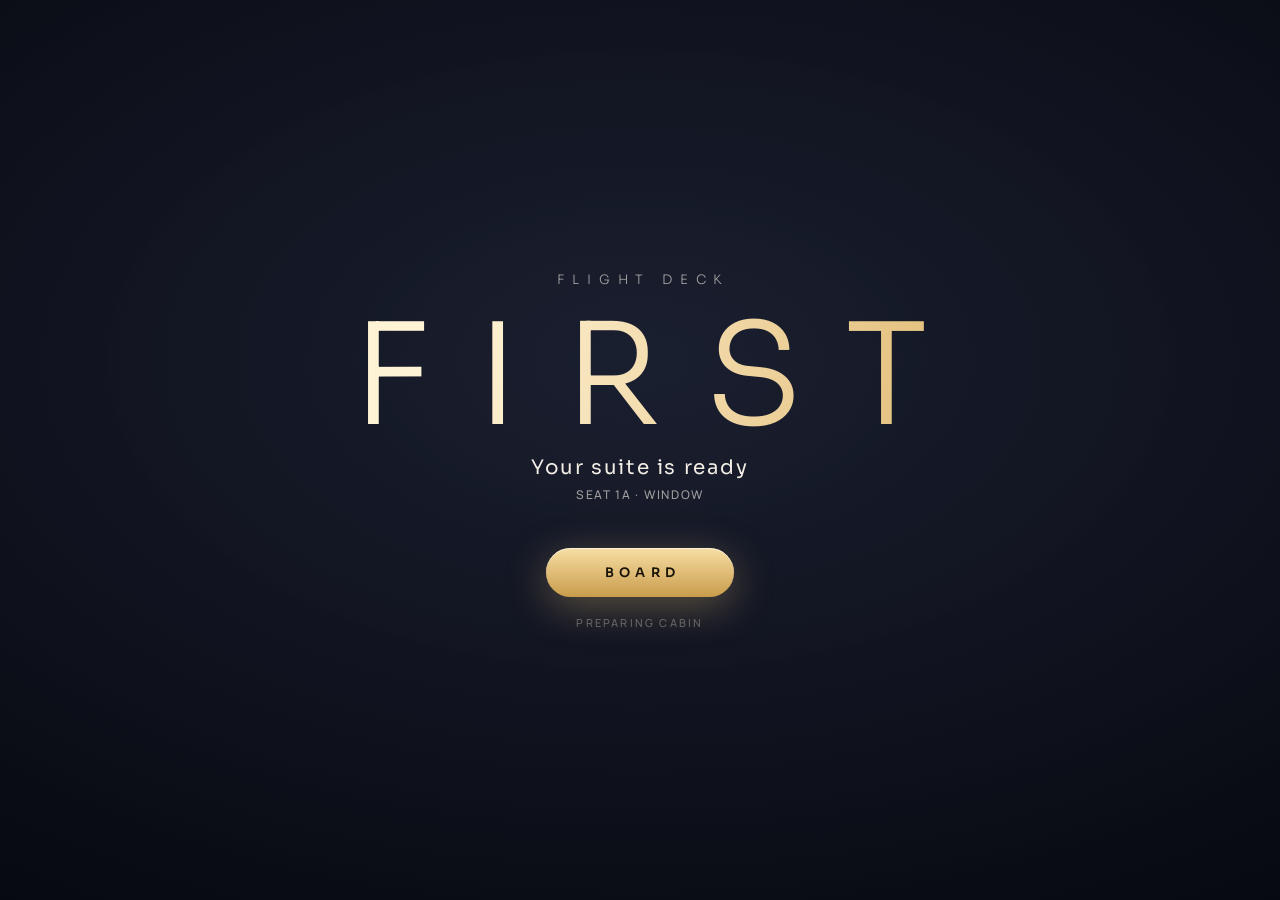
==== cabin/index.html @ b0e3b29a "Add the 3D first-class cabin (/cabin/) and park the classic app fixes Realistic suite built with Thr" ====
<!doctype html>
<html lang="en">
<head>
<meta charset="utf-8">
<meta name="viewport" content="width=device-width, initial-scale=1, viewport-fit=cover">
<meta name="theme-color" content="#0b0e16">
<title>Flight Deck · First Class</title>
<link rel="stylesheet" href="cabin.css">
<script type="importmap">
{ "imports": { "three": "./lib/three.module.min.js", "three/addons/": "./lib/addons/" } }
</script>
<script src="../lib/d3-array.min.js"></script>
<script src="../lib/d3-geo.min.js"></script>
<script src="../lib/topojson-client.min.js"></script>
</head>
<body>
<canvas id="gl"></canvas>

<!-- boarding screen -->
<section id="board">
  <div class="b-inner">
    <div class="b-brand">FLIGHT DECK</div>
    <div class="b-class">FIRST</div>
    <div class="b-route" id="bRoute">Your suite is ready</div>
    <div class="b-sub" id="bSub">Seat 1A · Window</div>
    <button id="boardBtn" class="b-btn"><span>Board</span></button>
    <div class="b-load" id="bLoad">Preparing cabin</div>
  </div>
</section>

<!-- top bar -->
<header id="hud">
  <a class="h-back" href="../" title="Back to the classic app">Classic</a>
  <div class="h-mid">
    <div class="h-route" id="hRoute">—</div>
    <div class="h-sub" id="hSub"></div>
  </div>
  <div class="h-clocks"><div><span>HERE</span><b id="clkA">--:--</b></div><div id="clkBWrap"><span id="clkBLbl">DEST</span><b id="clkB">--:--</b></div></div>
</header>

<!-- hover label -->
<div id="tip"><b id="tipT"></b><span id="tipS"></span></div>

<!-- hint row of places you can go -->
<nav id="dock">
  <button data-go="screen"><i class="d-ic ic-screen"></i><span>Screen</span></button>
  <button data-go="pocket"><i class="d-ic ic-pocket"></i><span>Passes</span></button>
  <button data-go="passport"><i class="d-ic ic-pp"></i><span>Passport</span></button>
  <button data-go="bin"><i class="d-ic ic-bin"></i><span>Bag</span></button>
  <button data-go="window"><i class="d-ic ic-win"></i><span>Window</span></button>
  <button data-go="call"><i class="d-ic ic-call"></i><span>Captain</span></button>
</nav>

<!-- the panel that opens beside whatever you're looking at -->
<aside id="panel" aria-hidden="true">
  <button id="pClose" class="p-close" title="Back to your seat (Esc)"><span></span></button>
  <div class="p-kicker" id="pKick"></div>
  <h2 class="p-title" id="pTitle"></h2>
  <div class="p-body" id="pBody"></div>
</aside>

<div id="ann"><div class="ann-k">FROM THE FLIGHT DECK</div><div class="ann-t" id="annT"></div></div>
<div id="toast"></div>
<div id="sheetWrap"><div id="sheet"></div></div>

<script type="module" src="cabin.js"></script>
</body>
</html>
---- cabin/cabin.css ----
@font-face { font-family: Sora; src: url(fonts/sora-latin-300-normal.woff2) format("woff2"); font-weight: 300; font-display: swap; }
@font-face { font-family: Sora; src: url(fonts/sora-latin-400-normal.woff2) format("woff2"); font-weight: 400; font-display: swap; }
@font-face { font-family: Sora; src: url(fonts/sora-latin-600-normal.woff2) format("woff2"); font-weight: 600; font-display: swap; }
@font-face { font-family: Manrope; src: url(fonts/manrope-latin-400-normal.woff2) format("woff2"); font-weight: 400; font-display: swap; }
@font-face { font-family: Manrope; src: url(fonts/manrope-latin-500-normal.woff2) format("woff2"); font-weight: 500; font-display: swap; }
@font-face { font-family: Manrope; src: url(fonts/manrope-latin-600-normal.woff2) format("woff2"); font-weight: 600; font-display: swap; }
@font-face { font-family: Manrope; src: url(fonts/manrope-latin-700-normal.woff2) format("woff2"); font-weight: 700; font-display: swap; }

:root {
  --ink: #f4efe6; --mute: rgba(244, 239, 230, .62); --faint: rgba(244, 239, 230, .34);
  --gold: #e2bd78; --gold2: #c9a35b; --cyan: #8fdcff; --red: #ff7a6b; --green: #8fe3b0;
  --glass: rgba(20, 22, 30, .55); --line: rgba(255, 240, 220, .12);
  --ease: cubic-bezier(.2, .8, .2, 1);
}
* { box-sizing: border-box; -webkit-tap-highlight-color: transparent; }
html, body { margin: 0; height: 100%; background: #0b0e16; color: var(--ink); font: 500 14px/1.45 Manrope, system-ui, sans-serif; overflow: hidden; }
body { -webkit-user-select: none; user-select: none; }
input, textarea { -webkit-user-select: text; user-select: text; }
::selection { background: rgba(226, 189, 120, .28); }
button { font: inherit; color: inherit; background: none; border: 0; cursor: pointer; padding: 0; }
#gl { position: fixed; inset: 0; width: 100%; height: 100%; display: block; cursor: default; }
#gl.hand { cursor: pointer; }

/* ---------- boarding ---------- */
#board { position: fixed; inset: 0; z-index: 50; display: grid; place-items: center; background: radial-gradient(1200px 700px at 50% 40%, rgba(40, 46, 70, .55), rgba(6, 8, 14, .96)); transition: opacity 1.1s var(--ease), visibility 1.1s; }
#board.gone { opacity: 0; visibility: hidden; pointer-events: none; }
.b-inner { text-align: center; }
.b-brand { font: 300 13px Sora; letter-spacing: .6em; color: var(--mute); padding-left: .6em; }
.b-class { font: 300 clamp(64px, 11vw, 150px)/1 Sora; letter-spacing: .32em; padding-left: .32em; margin: 18px 0 8px; background: linear-gradient(100deg, #fff3d6 10%, var(--gold) 45%, #fff8e6 55%, var(--gold2) 90%); background-size: 220% 100%; -webkit-background-clip: text; background-clip: text; color: transparent; animation: sheen 6s linear infinite; }
@keyframes sheen { to { background-position: -220% 0; } }
.b-route { font: 400 20px Sora; letter-spacing: .08em; }
.b-sub { color: var(--mute); margin-top: 6px; letter-spacing: .14em; font-size: 12px; text-transform: uppercase; }
.b-btn { margin-top: 44px; position: relative; padding: 16px 54px; border-radius: 999px; font: 600 13px Sora; letter-spacing: .4em; text-transform: uppercase; color: #1a1408; background: linear-gradient(180deg, #f7dea4, #c99c4c); box-shadow: 0 10px 40px rgba(226, 189, 120, .35), inset 0 1px 0 rgba(255, 255, 255, .6); transition: transform .3s var(--ease), box-shadow .3s; }
.b-btn span { padding-left: .4em; }
.b-btn:hover { transform: translateY(-2px); box-shadow: 0 16px 60px rgba(226, 189, 120, .5), inset 0 1px 0 rgba(255, 255, 255, .6); }
.b-btn[disabled] { opacity: .4; pointer-events: none; }
.b-load { margin-top: 18px; color: var(--faint); font-size: 11px; letter-spacing: .2em; text-transform: uppercase; height: 14px; }

/* ---------- HUD ---------- */
#hud { position: fixed; top: 0; left: 0; right: 0; z-index: 20; display: flex; align-items: center; gap: 20px; padding: 18px 26px; pointer-events: none; background: linear-gradient(180deg, rgba(6, 8, 14, .55), transparent); opacity: 0; transform: translateY(-10px); transition: opacity .8s var(--ease) .4s, transform .8s var(--ease) .4s; }
body.aboard #hud { opacity: 1; transform: none; }
#hud > * { pointer-events: auto; }
.h-back { color: var(--mute); text-decoration: none; font: 600 11px Sora; letter-spacing: .22em; text-transform: uppercase; padding: 9px 14px; border: 1px solid var(--line); border-radius: 999px; backdrop-filter: blur(12px); -webkit-backdrop-filter: blur(12px); background: rgba(16, 18, 26, .35); transition: color .2s, border-color .2s; }
.h-back:hover { color: var(--ink); border-color: rgba(255, 240, 220, .3); }
.h-mid { flex: 1; text-align: center; }
.h-route { font: 400 15px Sora; letter-spacing: .16em; }
.h-sub { font-size: 11px; letter-spacing: .14em; color: var(--mute); text-transform: uppercase; margin-top: 2px; }
.h-clocks { display: flex; gap: 18px; }
.h-clocks div { text-align: right; }
.h-clocks span { display: block; font: 600 9px Sora; letter-spacing: .24em; color: var(--faint); }
.h-clocks b { font: 300 20px Sora; letter-spacing: .04em; font-variant-numeric: tabular-nums; }

/* ---------- hover tip ---------- */
#tip { position: fixed; z-index: 25; pointer-events: none; padding: 8px 14px 9px; border-radius: 12px; background: rgba(14, 16, 24, .62); border: 1px solid var(--line); backdrop-filter: blur(14px); -webkit-backdrop-filter: blur(14px); opacity: 0; transform: translate(-50%, -130%) scale(.96); transition: opacity .18s, transform .25s var(--ease); white-space: nowrap; }
#tip.on { opacity: 1; transform: translate(-50%, -150%) scale(1); }
#tip b { display: block; font: 600 12px Sora; letter-spacing: .12em; text-transform: uppercase; }
#tip span { font-size: 11px; color: var(--mute); }

/* ---------- dock ---------- */
#dock { position: fixed; left: 50%; bottom: 22px; z-index: 20; display: flex; gap: 4px; padding: 6px; border-radius: 22px; background: rgba(14, 16, 24, .5); border: 1px solid var(--line); backdrop-filter: blur(18px) saturate(1.3); -webkit-backdrop-filter: blur(18px) saturate(1.3); transform: translate(-50%, 30px); opacity: 0; transition: opacity .8s var(--ease) .7s, transform .8s var(--ease) .7s; }
body.aboard #dock { opacity: 1; transform: translate(-50%, 0); }
body.focused #dock { opacity: 0; transform: translate(-50%, 30px); pointer-events: none; transition-delay: 0s; }
#dock button { display: flex; flex-direction: column; align-items: center; gap: 5px; padding: 10px 14px 8px; border-radius: 16px; min-width: 74px; color: var(--mute); transition: background .2s, color .2s; }
#dock button:hover { background: rgba(255, 240, 220, .08); color: var(--ink); }
#dock span { font: 600 10px Sora; letter-spacing: .14em; text-transform: uppercase; }
.d-ic { width: 22px; height: 22px; display: block; background: currentColor; -webkit-mask: var(--m) center/contain no-repeat; mask: var(--m) center/contain no-repeat; }
.ic-screen { --m: url("data:image/svg+xml,%3Csvg xmlns='http://www.w3.org/2000/svg' viewBox='0 0 24 24' fill='none' stroke='black' stroke-width='1.6'%3E%3Crect x='3' y='5' width='18' height='12' rx='2'/%3E%3Cpath d='M9 20h6M7 13l3-3 3 2 4-4'/%3E%3C/svg%3E"); }
.ic-pocket { --m: url("data:image/svg+xml,%3Csvg xmlns='http://www.w3.org/2000/svg' viewBox='0 0 24 24' fill='none' stroke='black' stroke-width='1.6'%3E%3Crect x='4' y='4' width='16' height='10' rx='1.5'/%3E%3Cpath d='M15 4v10' stroke-dasharray='1.5 1.5'/%3E%3Cpath d='M3 12h18v7a1 1 0 0 1-1 1H4a1 1 0 0 1-1-1z'/%3E%3C/svg%3E"); }
.ic-pp { --m: url("data:image/svg+xml,%3Csvg xmlns='http://www.w3.org/2000/svg' viewBox='0 0 24 24' fill='none' stroke='black' stroke-width='1.6'%3E%3Crect x='5' y='3' width='14' height='18' rx='2'/%3E%3Ccircle cx='12' cy='10' r='3.2'/%3E%3Cpath d='M8.8 10h6.4M12 6.8c1.4 1.8 1.4 4.6 0 6.4M12 6.8c-1.4 1.8-1.4 4.6 0 6.4M9 17h6'/%3E%3C/svg%3E"); }
.ic-bin { --m: url("data:image/svg+xml,%3Csvg xmlns='http://www.w3.org/2000/svg' viewBox='0 0 24 24' fill='none' stroke='black' stroke-width='1.6'%3E%3Crect x='4' y='8' width='16' height='12' rx='3'/%3E%3Cpath d='M9 8V6a3 3 0 0 1 6 0v2M4 13h16'/%3E%3C/svg%3E"); }
.ic-win { --m: url("data:image/svg+xml,%3Csvg xmlns='http://www.w3.org/2000/svg' viewBox='0 0 24 24' fill='none' stroke='black' stroke-width='1.6'%3E%3Crect x='6' y='3' width='12' height='18' rx='6'/%3E%3Cpath d='M6 14c3-1 9-1 12 0'/%3E%3C/svg%3E"); }
.ic-call { --m: url("data:image/svg+xml,%3Csvg xmlns='http://www.w3.org/2000/svg' viewBox='0 0 24 24' fill='none' stroke='black' stroke-width='1.6'%3E%3Ccircle cx='12' cy='12' r='8'/%3E%3Ccircle cx='12' cy='12' r='3.5'/%3E%3C/svg%3E"); }

/* ---------- panel ---------- */
#panel { position: fixed; z-index: 30; top: 84px; bottom: 26px; right: 26px; width: min(460px, 42vw); padding: 30px 30px 24px; border-radius: 28px; background: linear-gradient(160deg, rgba(30, 32, 44, .72), rgba(14, 15, 22, .66)); border: 1px solid var(--line); box-shadow: 0 30px 80px rgba(0, 0, 0, .45), inset 0 1px 0 rgba(255, 255, 255, .06); backdrop-filter: blur(26px) saturate(1.4); -webkit-backdrop-filter: blur(26px) saturate(1.4); display: flex; flex-direction: column; opacity: 0; transform: translateX(40px) scale(.98); pointer-events: none; transition: opacity .45s var(--ease), transform .6s var(--ease); }
#panel.left { right: auto; left: 26px; transform: translateX(-40px) scale(.98); }
#panel.on { opacity: 1; transform: none; pointer-events: auto; }
#panel.wide { width: min(620px, 50vw); }
.p-close { position: absolute; top: 20px; right: 20px; width: 38px; height: 38px; border-radius: 50%; border: 1px solid var(--line); transition: background .2s, transform .3s var(--ease); }
.p-close:hover { background: rgba(255, 240, 220, .08); transform: rotate(90deg); }
.p-close span, .p-close span::after { position: absolute; left: 11px; top: 18px; width: 15px; height: 1.5px; background: var(--ink); transform: rotate(45deg); content: ""; }
.p-close span::after { left: 0; top: 0; transform: rotate(90deg); }
.p-kicker { font: 600 10px Sora; letter-spacing: .32em; color: var(--gold); text-transform: uppercase; }
.p-title { margin: 8px 0 18px; font: 300 30px/1.1 Sora; letter-spacing: .01em; padding-right: 40px; }
.p-body { flex: 1; overflow-y: auto; overflow-x: hidden; margin: 0 -30px; padding: 0 30px 10px; scrollbar-width: thin; scrollbar-color: rgba(255, 255, 255, .15) transparent; }
.p-body::-webkit-scrollbar { width: 6px; } .p-body::-webkit-scrollbar-thumb { background: rgba(255, 255, 255, .15); border-radius: 3px; }

/* shared bits */
.lbl { font: 600 9.5px Sora; letter-spacing: .26em; color: var(--faint); text-transform: uppercase; }
.btn { display: inline-flex; align-items: center; justify-content: center; gap: 8px; padding: 11px 18px; border-radius: 14px; font: 600 11px Sora; letter-spacing: .16em; text-transform: uppercase; border: 1px solid var(--line); background: rgba(255, 240, 220, .05); transition: background .2s, border-color .2s, transform .2s; }
.btn:hover { background: rgba(255, 240, 220, .1); border-color: rgba(255, 240, 220, .25); }
.btn:active { transform: scale(.97); }
.btn.gold { color: #1a1408; background: linear-gradient(180deg, #f2d697, #c99c4c); border-color: transparent; }
.btn.gold:hover { filter: brightness(1.06); }
.btn.ghost { border-color: transparent; background: none; color: var(--mute); }
.btn.danger { color: var(--red); }
.row { display: flex; gap: 10px; align-items: center; }
.sep { height: 1px; background: var(--line); margin: 20px 0; }
.muted { color: var(--mute); }
.empty { padding: 26px 0; color: var(--mute); line-height: 1.6; }

/* screen panel */
.stats { display: grid; grid-template-columns: repeat(3, 1fr); gap: 1px; background: var(--line); border-radius: 18px; overflow: hidden; border: 1px solid var(--line); }
.stats div { background: rgba(16, 18, 26, .7); padding: 14px 14px 12px; }
.stats b { display: block; font: 300 22px/1.1 Sora; margin-top: 6px; font-variant-numeric: tabular-nums; }
.stats small { font-size: 11px; color: var(--mute); }
.prog { margin: 20px 0 6px; }
.prog-bar { position: relative; height: 3px; border-radius: 2px; background: rgba(255, 255, 255, .1); margin: 12px 0 8px; }
.prog-bar i { position: absolute; left: 0; top: 0; bottom: 0; border-radius: 2px; background: linear-gradient(90deg, var(--gold2), var(--gold)); }
.prog-bar em { position: absolute; top: 50%; width: 12px; height: 12px; margin: -6px 0 0 -6px; border-radius: 50%; background: #fff; box-shadow: 0 0 0 4px rgba(226, 189, 120, .3), 0 0 18px rgba(226, 189, 120, .8); }
.prog-ends { display: flex; justify-content: space-between; font: 400 13px Sora; letter-spacing: .1em; }
.over { font: 300 22px/1.25 Sora; margin: 4px 0 2px; }
.gps-row { display: flex; align-items: center; gap: 14px; padding: 14px 16px; border-radius: 18px; border: 1px solid var(--line); background: rgba(255, 255, 255, .03); }
.gps-dot { width: 9px; height: 9px; border-radius: 50%; background: var(--faint); flex: none; }
.gps-dot.ok { background: var(--green); box-shadow: 0 0 12px var(--green); }
.gps-dot.busy { background: var(--gold); animation: blink 1s infinite; }
@keyframes blink { 50% { opacity: .3; } }
.gps-row .t { flex: 1; } .gps-row .t b { display: block; font-weight: 600; } .gps-row .t span { font-size: 12px; color: var(--mute); }
.legs { display: flex; gap: 6px; flex-wrap: wrap; margin-bottom: 16px; }
.legs button { padding: 7px 12px; border-radius: 10px; border: 1px solid var(--line); font: 600 11px Sora; letter-spacing: .12em; color: var(--mute); }
.legs button.on { color: #1a1408; background: var(--gold); border-color: transparent; }
.scrub { width: 100%; accent-color: var(--gold); margin-top: 6px; }

/* passes */
.pass { position: relative; display: flex; margin-bottom: 14px; color: #1d2230; filter: drop-shadow(0 14px 26px rgba(0, 0, 0, .35)); }
.pass .main, .pass .stub { background: #f8f4ec; }
.pass .main { flex: 1; padding: 14px 16px 14px; border-radius: 16px 0 0 16px; -webkit-mask: radial-gradient(circle 8px at 100% 0, transparent 7.5px, #000 8px) top/100% 51% no-repeat, radial-gradient(circle 8px at 100% 100%, transparent 7.5px, #000 8px) bottom/100% 51% no-repeat; mask: radial-gradient(circle 8px at 100% 0, transparent 7.5px, #000 8px) top/100% 51% no-repeat, radial-gradient(circle 8px at 100% 100%, transparent 7.5px, #000 8px) bottom/100% 51% no-repeat; }
.pass .stub { width: 104px; padding: 14px 12px; border-radius: 0 16px 16px 0; border-left: 2px dashed rgba(29, 34, 48, .22); cursor: grab; touch-action: none; -webkit-mask: radial-gradient(circle 8px at 0 0, transparent 7.5px, #000 8px) top/100% 51% no-repeat, radial-gradient(circle 8px at 0 100%, transparent 7.5px, #000 8px) bottom/100% 51% no-repeat; mask: radial-gradient(circle 8px at 0 0, transparent 7.5px, #000 8px) top/100% 51% no-repeat, radial-gradient(circle 8px at 0 100%, transparent 7.5px, #000 8px) bottom/100% 51% no-repeat; transition: transform .5s var(--ease), opacity .5s; will-change: transform; }
.pass .stub.dragging { transition: none; cursor: grabbing; }
.pass.torn .stub { display: none; }
.pass.torn .main { border-radius: 16px; -webkit-mask: none; mask: none; }
.pass .top { display: flex; justify-content: space-between; font: 700 9px Sora; letter-spacing: .22em; color: #8a7a5c; }
.pass .route { display: flex; align-items: baseline; gap: 10px; margin: 8px 0 2px; }
.pass .route b { font: 600 30px/1 Sora; letter-spacing: .02em; }
.pass .route i { flex: 1; height: 1px; background: repeating-linear-gradient(90deg, #b9ad97 0 4px, transparent 4px 8px); position: relative; top: -8px; }
.pass .cities { display: flex; justify-content: space-between; font-size: 11px; color: #7b7466; }
.pass .grid { display: grid; grid-template-columns: repeat(4, 1fr); gap: 6px; margin-top: 12px; }
.pass .grid span { display: block; font: 700 8px Sora; letter-spacing: .2em; color: #a29679; }
.pass .grid b { font: 600 13px Sora; }
.pass .stub .grid { grid-template-columns: 1fr; gap: 8px; margin-top: 8px; }
.pass .bar { height: 26px; margin-top: 10px; background: repeating-linear-gradient(90deg, #1d2230 0 1px, transparent 1px 3px, #1d2230 3px 5px, transparent 5px 6px, #1d2230 6px 7px, transparent 7px 10px); opacity: .8; border-radius: 2px; }
.pass .edit { font: 700 9px Sora; letter-spacing: .2em; color: #a29679; padding: 3px 6px; margin: -3px -6px; border-radius: 6px; }
.pass .edit:hover { color: #1d2230; background: rgba(0, 0, 0, .05); }
.pass .torn-tag { display: none; font-style: normal; color: #c8362d; }
.pass.torn .torn-tag { display: inline; }
.trip-h { display: flex; justify-content: space-between; align-items: baseline; margin: 6px 0 12px; }
.lay { text-align: center; font: 600 10px Sora; letter-spacing: .2em; color: var(--mute); margin: -4px 0 12px; }
.hint { font-size: 12px; color: var(--faint); text-align: center; margin: 4px 0 16px; }

/* sheet (edit flight) */
#sheetWrap { position: fixed; inset: 0; z-index: 60; display: grid; place-items: center; background: rgba(4, 6, 10, .5); backdrop-filter: blur(6px); -webkit-backdrop-filter: blur(6px); opacity: 0; pointer-events: none; transition: opacity .3s; }
#sheetWrap.on { opacity: 1; pointer-events: auto; }
#sheet { width: min(520px, 92vw); padding: 28px; border-radius: 26px; background: linear-gradient(160deg, rgba(34, 36, 48, .92), rgba(18, 19, 28, .92)); border: 1px solid var(--line); box-shadow: 0 30px 80px rgba(0, 0, 0, .5); transform: translateY(16px) scale(.98); transition: transform .4s var(--ease); }
#sheetWrap.on #sheet { transform: none; }
.f-grid { display: grid; grid-template-columns: 1fr 1fr; gap: 12px; margin: 18px 0; }
.f-grid .full { grid-column: 1 / -1; }
.fld { position: relative; }
.fld label { display: block; margin-bottom: 6px; }
.fld input { width: 100%; padding: 12px 14px; border-radius: 12px; border: 1px solid var(--line); background: rgba(0, 0, 0, .25); color: var(--ink); font: 500 14px Manrope; outline: none; color-scheme: dark; transition: border-color .2s; }
.fld input:focus { border-color: rgba(226, 189, 120, .6); }
.sug { position: absolute; left: 0; right: 0; top: 100%; margin-top: 4px; z-index: 5; border-radius: 14px; background: rgba(28, 30, 40, .98); border: 1px solid var(--line); overflow: hidden; display: none; }
.sug.on { display: block; }
.sug button { display: flex; gap: 10px; width: 100%; text-align: left; padding: 10px 12px; }
.sug button:hover, .sug button.hi { background: rgba(255, 240, 220, .08); }
.sug b { font: 600 13px Sora; width: 38px; color: var(--gold); }
.sug span { font-size: 12px; color: var(--mute); overflow: hidden; text-overflow: ellipsis; white-space: nowrap; }

/* passport */
.pp { perspective: 1600px; }
.pp-book { position: relative; aspect-ratio: 0.71; width: 100%; max-width: 380px; margin: 0 auto; touch-action: pan-y; }
.pp-page { position: absolute; inset: 0; border-radius: 6px 14px 14px 6px; overflow: hidden; background: #eef1ea; color: #22283a; box-shadow: inset 6px 0 14px -6px rgba(0, 0, 0, .25); transform-origin: left center; transition: transform .7s var(--ease), opacity .7s; backface-visibility: hidden; }
.pp-page.gone { transform: rotateY(-100deg); opacity: 0; pointer-events: none; }
.pp-page.next { transform: none; z-index: 0; }
.pp-page.cur { z-index: 2; box-shadow: 0 24px 50px rgba(0, 0, 0, .4), inset 6px 0 14px -6px rgba(0, 0, 0, .25); }
.pp-bg { position: absolute; inset: 0; opacity: .5; }
.pp-in { position: relative; height: 100%; padding: 22px 22px 18px; display: flex; flex-direction: column; }
.pp-h { display: flex; justify-content: space-between; font: 700 8.5px Sora; letter-spacing: .26em; color: #6b7590; }
.pp-cover { background: radial-gradient(120% 90% at 30% 20%, #34477c, #121a33); color: var(--gold); text-align: center; }
.pp-cover .pp-in { justify-content: center; align-items: center; gap: 14px; }
.pp-cover h3 { margin: 0; font: 300 28px Sora; letter-spacing: .4em; padding-left: .4em; }
.pp-cover .small { font: 600 10px Sora; letter-spacing: .5em; padding-left: .5em; opacity: .85; }
.pp-photo { width: 92px; height: 116px; border-radius: 6px; background: linear-gradient(160deg, #d8dde6, #b9c1cf); display: grid; place-items: end center; overflow: hidden; }
.pp-data { display: grid; grid-template-columns: 1fr 1fr; gap: 10px 14px; font-size: 12px; }
.pp-data span { display: block; font: 700 7.5px Sora; letter-spacing: .22em; color: #7b849c; }
.pp-data b { font: 600 13px Sora; }
.pp-mrz { margin-top: auto; font: 500 10.5px/1.5 ui-monospace, Menlo, monospace; letter-spacing: .12em; color: #3b4258; word-break: break-all; }
.pp-name { width: 100%; border: 0; border-bottom: 1px solid #b7bfce; background: none; font: 600 15px Sora; color: #22283a; padding: 2px 0; outline: none; }
.pp-stamps { position: relative; flex: 1; }
.stamp { position: absolute; transform-origin: center; }
.stamp svg { display: block; overflow: visible; }
.pp-nav { display: flex; justify-content: center; gap: 6px; margin-top: 18px; }
.pp-nav i { width: 6px; height: 6px; border-radius: 3px; background: rgba(255, 255, 255, .2); transition: width .3s var(--ease), background .3s; cursor: pointer; }
.pp-nav i.on { width: 22px; background: var(--gold); }
.rec { display: grid; grid-template-columns: 1fr 1fr; gap: 10px; }
.rec div { padding: 10px 12px; border-radius: 10px; background: rgba(34, 40, 58, .06); }
.rec b { display: block; font: 300 24px Sora; }
.rec span { font: 700 7.5px Sora; letter-spacing: .22em; color: #7b849c; }

/* checklist */
.ck-prog { display: flex; align-items: center; gap: 14px; margin-bottom: 18px; }
.ck-prog .prog-bar { flex: 1; margin: 0; }
.ck-prog b { font: 300 18px Sora; font-variant-numeric: tabular-nums; }
.ck-div { display: flex; align-items: center; gap: 10px; margin: 18px 0 6px; }
.ck-div input { flex: 1; background: none; border: 0; outline: none; color: var(--gold); font: 600 10px Sora; letter-spacing: .28em; text-transform: uppercase; padding: 4px 0; }
.ck-div::after { content: ""; flex: 2; height: 1px; background: var(--line); }
.ck-item { position: relative; overflow: hidden; border-radius: 14px; margin: 2px 0; }
.ck-del { position: absolute; inset: 0; display: flex; align-items: center; justify-content: flex-end; padding-right: 18px; background: linear-gradient(90deg, transparent, rgba(255, 90, 70, .5)); font: 600 10px Sora; letter-spacing: .2em; color: #fff; opacity: 0; }
.ck-row { position: relative; display: flex; align-items: center; gap: 12px; padding: 9px 12px; border-radius: 14px; background: rgba(20, 22, 30, .0); transition: transform .3s var(--ease), background .2s; touch-action: pan-y; }
.ck-row:hover { background: rgba(255, 240, 220, .04); }
.ck-row.swiping { transition: none; }
.ck-box { flex: none; width: 22px; height: 22px; border-radius: 50%; border: 1.5px solid rgba(255, 240, 220, .3); display: grid; place-items: center; transition: background .25s, border-color .25s, transform .25s var(--ease); }
.ck-box svg { width: 12px; height: 12px; stroke: #1a1408; stroke-width: 2.6; fill: none; stroke-dasharray: 20; stroke-dashoffset: 20; transition: stroke-dashoffset .35s var(--ease) .05s; }
.ck-item.done .ck-box { background: var(--gold); border-color: var(--gold); transform: scale(1.06); }
.ck-item.done .ck-box svg { stroke-dashoffset: 0; }
.ck-row input { flex: 1; min-width: 0; background: none; border: 0; outline: none; color: var(--ink); font: 500 14px Manrope; padding: 4px 0; transition: color .25s; }
.ck-item.done .ck-row input { color: var(--faint); text-decoration: line-through; text-decoration-color: rgba(255, 240, 220, .25); }
.ck-x { opacity: 0; width: 24px; height: 24px; border-radius: 50%; color: var(--faint); font-size: 16px; line-height: 1; transition: opacity .2s; }
.ck-row:hover .ck-x { opacity: 1; } .ck-x:hover { color: var(--red); }
.ck-add { display: flex; gap: 8px; margin-top: 18px; }
.ck-add .btn { flex: 1; }

/* window */
.side { padding: 16px 18px; border-radius: 18px; border: 1px solid var(--line); background: rgba(255, 255, 255, .03); margin-bottom: 12px; }
.side ul { list-style: none; margin: 10px 0 0; padding: 0; }
.side li { display: flex; justify-content: space-between; padding: 7px 0; border-top: 1px solid rgba(255, 255, 255, .05); }
.side li:first-child { border-top: 0; }
.side li span { color: var(--mute); font-size: 12px; }

/* call */
.toggle { display: flex; align-items: center; justify-content: space-between; gap: 14px; padding: 14px 0; border-top: 1px solid var(--line); }
.toggle:first-child { border-top: 0; }
.toggle .t b { display: block; font-weight: 600; } .toggle .t span { font-size: 12px; color: var(--mute); }
.sw { position: relative; width: 46px; height: 28px; border-radius: 14px; background: rgba(255, 255, 255, .12); flex: none; transition: background .25s; }
.sw::after { content: ""; position: absolute; left: 3px; top: 3px; width: 22px; height: 22px; border-radius: 50%; background: #fff; transition: transform .3s var(--ease); box-shadow: 0 2px 6px rgba(0, 0, 0, .3); }
.sw.on { background: var(--gold); } .sw.on::after { transform: translateX(18px); }
.ann-list { margin-top: 10px; }
.ann-list div { padding: 10px 0; border-top: 1px solid rgba(255, 255, 255, .05); font-size: 13px; color: var(--mute); }
.ann-list div b { color: var(--ink); font-weight: 600; display: block; }

/* announcement + toast */
#ann { position: fixed; z-index: 40; left: 50%; top: 86px; width: min(560px, 90vw); padding: 18px 22px; border-radius: 22px; background: rgba(16, 18, 26, .78); border: 1px solid rgba(226, 189, 120, .3); backdrop-filter: blur(20px); -webkit-backdrop-filter: blur(20px); box-shadow: 0 20px 60px rgba(0, 0, 0, .4); transform: translate(-50%, -20px); opacity: 0; visibility: hidden; transition: all .5s var(--ease); }
#ann.on { opacity: 1; visibility: visible; transform: translate(-50%, 0); }
.ann-k { font: 600 9.5px Sora; letter-spacing: .3em; color: var(--gold); }
.ann-t { margin-top: 6px; font: 300 17px/1.4 Sora; }
#toast { position: fixed; z-index: 70; left: 50%; bottom: 110px; padding: 12px 20px; border-radius: 999px; background: rgba(16, 18, 26, .85); border: 1px solid var(--line); backdrop-filter: blur(14px); -webkit-backdrop-filter: blur(14px); font-weight: 600; transform: translate(-50%, 20px); opacity: 0; visibility: hidden; transition: all .35s var(--ease); }
#toast.on { opacity: 1; visibility: visible; transform: translate(-50%, 0); }

@media (max-width: 760px) {
  #panel, #panel.wide, #panel.left { left: 10px; right: 10px; top: auto; bottom: 10px; width: auto; height: 62vh; transform: translateY(40px); }
  #panel.on { transform: none; }
  #dock { bottom: 12px; } #dock button { min-width: 0; padding: 9px 8px 7px; } #dock span { font-size: 8.5px; letter-spacing: .08em; }
  .h-clocks div:first-child { display: none; } #hud { padding: 12px 14px; }
}
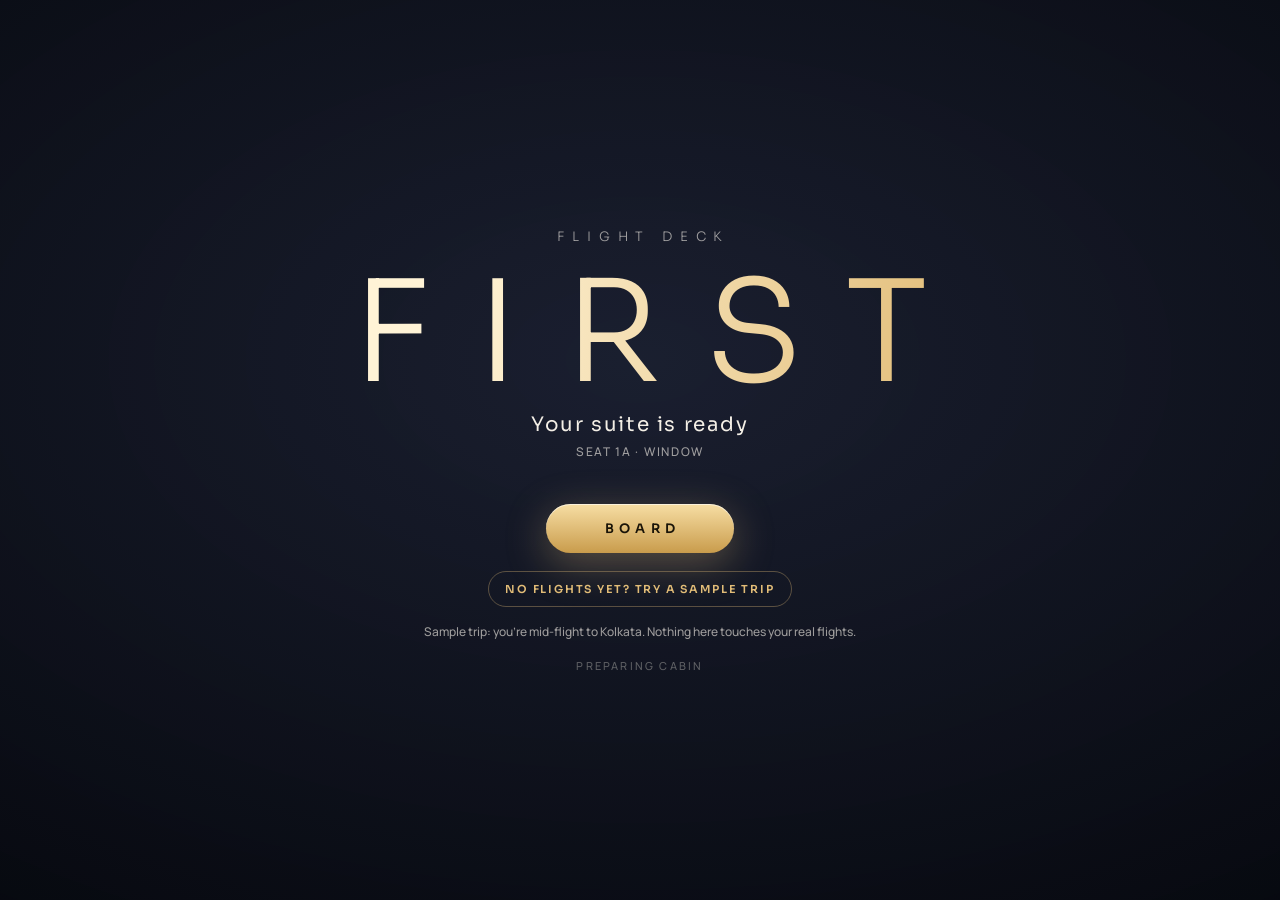
==== commit 1ef481b4: "Cabin: sample trip mode for testing, no spoken announcements Co-Authored-By: Claude Opus 5.5 <norepl" ====
--- a/cabin/index.html
+++ b/cabin/index.html
@@ -24,6 +24,8 @@
     <div class="b-route" id="bRoute">Your suite is ready</div>
     <div class="b-sub" id="bSub">Seat 1A · Window</div>
     <button id="boardBtn" class="b-btn"><span>Board</span></button>
+    <div><button id="demoBtn" class="b-demo">No flights yet? Try a sample trip</button></div>
+    <div class="b-demo-note" id="bDemoNote">Sample trip: you're mid-flight to Kolkata. Nothing here touches your real flights.</div>
     <div class="b-load" id="bLoad">Preparing cabin</div>
   </div>
 </section>
@@ -31,6 +33,7 @@
 <!-- top bar -->
 <header id="hud">
   <a class="h-back" href="../" title="Back to the classic app">Classic</a>
+  <div class="h-demo"><span>Sample trip</span><button id="demoReset" title="Start the sample trip over">Reset</button><button id="demoExit">Exit</button></div>
   <div class="h-mid">
     <div class="h-route" id="hRoute">—</div>
     <div class="h-sub" id="hSub"></div>
--- a/cabin/cabin.css
+++ b/cabin/cabin.css
@@ -251,3 +251,15 @@
   #dock { bottom: 12px; } #dock button { min-width: 0; padding: 9px 8px 7px; } #dock span { font-size: 8.5px; letter-spacing: .08em; }
   .h-clocks div:first-child { display: none; } #hud { padding: 12px 14px; }
 }
+
+/* sample trip */
+.b-demo { margin-top: 18px; color: var(--gold); font: 600 11px Sora; letter-spacing: .16em; text-transform: uppercase; padding: 10px 16px; border-radius: 999px; border: 1px solid rgba(226, 189, 120, .35); transition: background .2s; }
+.b-demo:hover { background: rgba(226, 189, 120, .1); }
+.b-demo-note { margin-top: 16px; color: var(--mute); font-size: 12px; }
+.h-demo { display: none; align-items: center; gap: 4px; padding: 4px 4px 4px 14px; border-radius: 999px; background: rgba(226, 189, 120, .14); border: 1px solid rgba(226, 189, 120, .35); backdrop-filter: blur(12px); -webkit-backdrop-filter: blur(12px); }
+body.demo .h-demo { display: flex; }
+.h-demo span { font: 600 10px Sora; letter-spacing: .2em; text-transform: uppercase; color: var(--gold); margin-right: 6px; }
+.h-demo button { font: 600 10px Sora; letter-spacing: .16em; text-transform: uppercase; padding: 7px 11px; border-radius: 999px; color: var(--ink); }
+.h-demo button:hover { background: rgba(255, 240, 220, .1); }
+body.focused #ann { left: calc((100% - min(460px, 42vw) - 52px) / 2); width: min(520px, 46vw); }
+@media (max-width: 760px) { body.focused #ann { left: 50%; width: 90vw; } }
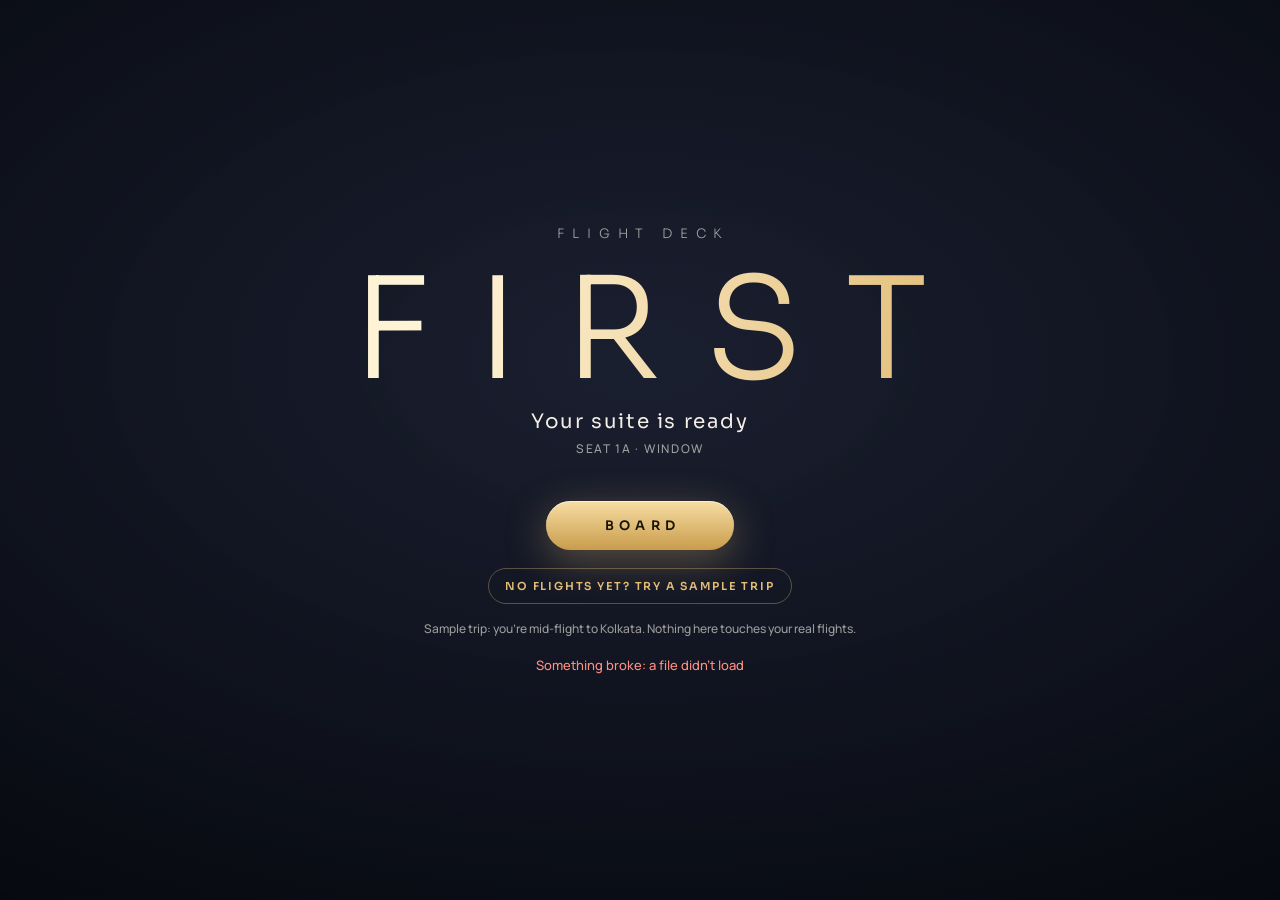
==== commit 5088fbcb: "Fix offline cache breaking big first loads; show load errors on screen The service worker gave up on" ====
--- a/cabin/index.html
+++ b/cabin/index.html
@@ -6,6 +6,13 @@
 <meta name="theme-color" content="#0b0e16">
 <title>Flight Deck · First Class</title>
 <link rel="stylesheet" href="cabin.css">
+<script>
+  // if anything breaks, say so on screen instead of a silent black page
+  window.__fail = msg => { var l = document.getElementById("bLoad"); if (l) { l.textContent = "Something broke: " + msg; l.style.color = "#ff8f80"; l.style.textTransform = "none"; l.style.letterSpacing = "0"; l.style.fontSize = "13px"; l.style.height = "auto"; } };
+  addEventListener("error", function (e) { __fail((e.message || "a file didn't load") + (e.filename ? " (" + e.filename.split("/").pop() + ":" + e.lineno + ")" : "")); }, true);
+  addEventListener("unhandledrejection", function (e) { __fail(String(e.reason && (e.reason.message || e.reason))); });
+  setTimeout(function () { var b = document.getElementById("boardBtn"); if (b && b.disabled) __fail("still loading after 25 seconds. Slow connection? Try reloading."); }, 25000);
+</script>
 <script type="importmap">
 { "imports": { "three": "./lib/three.module.min.js", "three/addons/": "./lib/addons/" } }
 </script>
